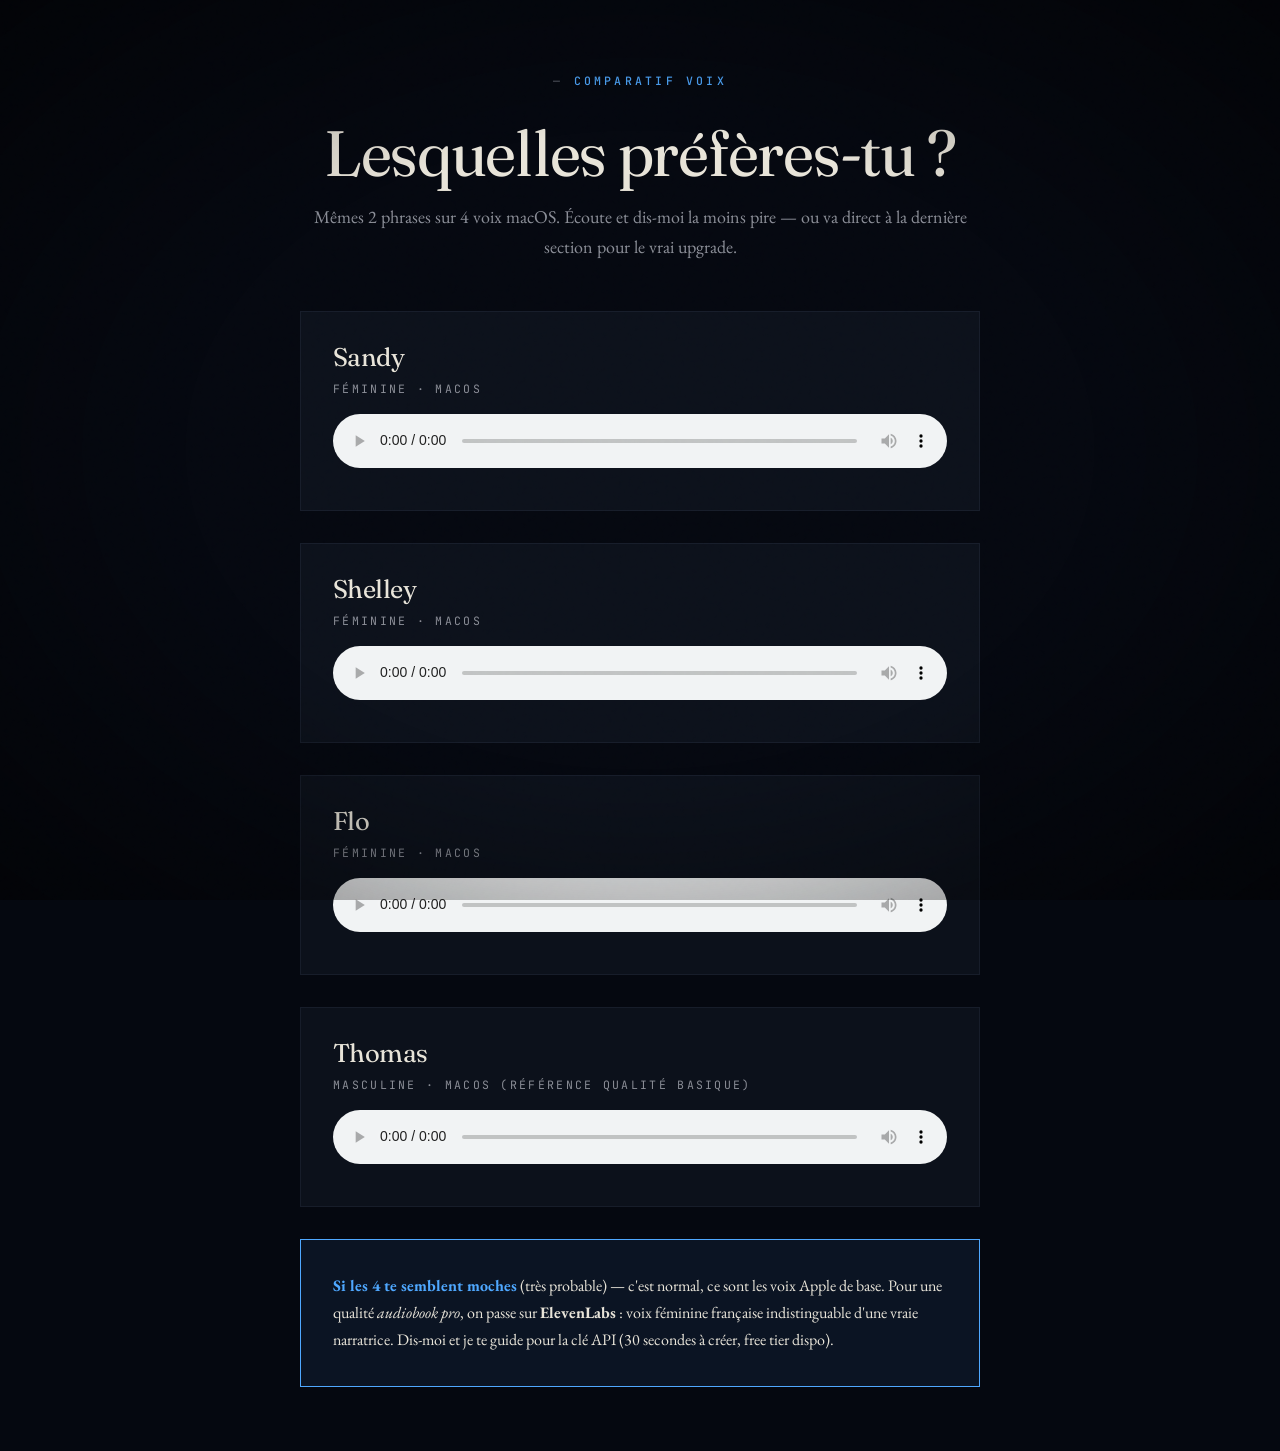
==== samples.html @ d929e449 "Initial: Virus Bus website V1 - Cinematic homepage with Star Nest WebGL vortex shader - Episode 1 re" ====
<!doctype html>
<html lang="fr">
<head>
  <meta charset="utf-8" />
  <meta name="viewport" content="width=device-width, initial-scale=1" />
  <title>Samples voix — Virus Bus</title>
  <link rel="stylesheet" href="./css/main.css" />
  <style>
    body { cursor: auto; padding: 4rem 2rem; }
    .sample { max-width: 680px; margin: 0 auto 2rem; padding: 2rem; background: var(--surface); border: 1px solid var(--line); }
    .sample h3 { margin-bottom: 0.5rem; }
    .sample .meta { font-family: var(--mono); font-size: 0.72rem; letter-spacing: 0.2em; text-transform: uppercase; color: var(--text-mute); margin-bottom: 1rem; }
    audio { width: 100%; }
    .intro { max-width: 680px; margin: 0 auto 3rem; text-align: center; }
    .note { max-width: 680px; margin: 0 auto; padding: 2rem; background: rgba(79,168,255,0.08); border: 1px solid var(--accent); font-family: var(--serif-read); font-size: 1rem; }
  </style>
</head>
<body>
  <div class="intro">
    <span class="eyebrow">Comparatif voix</span>
    <h2 style="margin-top: 1.5rem;">Lesquelles préfères-tu ?</h2>
    <p style="color: var(--text-mute); margin-top: 1rem;">Mêmes 2 phrases sur 4 voix macOS. Écoute et dis-moi la moins pire — ou va direct à la dernière section pour le vrai upgrade.</p>
  </div>

  <div class="sample">
    <h3>Sandy</h3>
    <div class="meta">Féminine · macOS</div>
    <audio controls src="./assets/audio/samples/sample_Sandy.m4a"></audio>
  </div>

  <div class="sample">
    <h3>Shelley</h3>
    <div class="meta">Féminine · macOS</div>
    <audio controls src="./assets/audio/samples/sample_Shelley.m4a"></audio>
  </div>

  <div class="sample">
    <h3>Flo</h3>
    <div class="meta">Féminine · macOS</div>
    <audio controls src="./assets/audio/samples/sample_Flo.m4a"></audio>
  </div>

  <div class="sample">
    <h3>Thomas</h3>
    <div class="meta">Masculine · macOS (référence qualité basique)</div>
    <audio controls src="./assets/audio/samples/sample_Thomas.m4a"></audio>
  </div>

  <div class="note">
    <strong style="color: var(--accent);">Si les 4 te semblent moches</strong> (très probable) — c'est normal, ce sont les voix Apple de base. Pour une qualité <em>audiobook pro</em>, on passe sur <strong>ElevenLabs</strong> : voix féminine française indistinguable d'une vraie narratrice. Dis-moi et je te guide pour la clé API (30 secondes à créer, free tier dispo).
  </div>
</body>
</html>
---- css/main.css ----
/* ---------- Virus Bus — Design System ---------- */

@import url('https://fonts.googleapis.com/css2?family=Fraunces:opsz,wght@9..144,300;9..144,400;9..144,500;9..144,700&family=EB+Garamond:ital,wght@0,400;0,500;1,400&family=JetBrains+Mono:wght@400;500&display=swap');

:root {
  --bg: #050810;
  --bg-deep: #020308;
  --surface: #0c111b;
  --surface-2: #141a26;
  --line: rgba(148, 170, 210, 0.08);
  --line-strong: rgba(148, 170, 210, 0.18);

  --text: #e8e4d9;
  --text-mute: #8a8d96;
  --text-dim: #4e525d;

  --accent: #4FA8FF;
  --accent-soft: #7fbeff;
  --accent-deep: #1d5ea8;
  --accent-glow: rgba(79, 168, 255, 0.28);

  --serif-display: 'Fraunces', 'EB Garamond', Georgia, serif;
  --serif-read: 'EB Garamond', Georgia, serif;
  --mono: 'JetBrains Mono', ui-monospace, SFMono-Regular, Menlo, monospace;

  --maxw: 1280px;
  --readw: 680px;
  --radius: 4px;
}

* { box-sizing: border-box; margin: 0; padding: 0; }

html { scroll-behavior: smooth; }

body {
  background: var(--bg);
  color: var(--text);
  font-family: var(--serif-read);
  font-size: 18px;
  line-height: 1.7;
  min-height: 100vh;
  overflow-x: hidden;
  -webkit-font-smoothing: antialiased;
  cursor: none;
}

@media (pointer: coarse) {
  body { cursor: auto; }
  .cursor { display: none !important; }
}

::selection { background: var(--accent); color: var(--bg-deep); }

/* ---------- Film grain overlay ---------- */
body::before {
  content: "";
  position: fixed;
  inset: 0;
  z-index: 9998;
  pointer-events: none;
  opacity: 0.05;
  background-image: url("data:image/svg+xml,%3Csvg viewBox='0 0 200 200' xmlns='http://www.w3.org/2000/svg'%3E%3Cfilter id='n'%3E%3CfeTurbulence type='fractalNoise' baseFrequency='0.85' numOctaves='3' stitchTiles='stitch'/%3E%3C/filter%3E%3Crect width='100%25' height='100%25' filter='url(%23n)'/%3E%3C/svg%3E");
  mix-blend-mode: overlay;
  animation: grain 2s steps(6) infinite;
}
@keyframes grain {
  0%, 100% { transform: translate(0, 0); }
  10% { transform: translate(-5%, -5%); }
  20% { transform: translate(-10%, 5%); }
  30% { transform: translate(5%, -10%); }
  40% { transform: translate(-5%, 15%); }
  50% { transform: translate(-10%, 5%); }
  60% { transform: translate(15%, 0); }
  70% { transform: translate(0, 10%); }
  80% { transform: translate(-15%, 0); }
  90% { transform: translate(10%, 5%); }
}

/* Vignetting */
body::after {
  content: "";
  position: fixed;
  inset: 0;
  z-index: 9997;
  pointer-events: none;
  background: radial-gradient(ellipse at center, transparent 50%, rgba(0, 0, 0, 0.55) 100%);
}

/* ---------- Custom cursor ---------- */
.cursor {
  position: fixed;
  width: 10px; height: 10px;
  background: var(--accent);
  border-radius: 50%;
  pointer-events: none;
  z-index: 10000;
  mix-blend-mode: difference;
  transition: transform 0.12s ease, width 0.2s ease, height 0.2s ease;
  transform: translate(-50%, -50%);
}
.cursor.hover { width: 36px; height: 36px; background: transparent; border: 1px solid var(--accent); }
.cursor-glow {
  position: fixed;
  width: 240px; height: 240px;
  border-radius: 50%;
  pointer-events: none;
  z-index: 9996;
  background: radial-gradient(circle, var(--accent-glow) 0%, transparent 60%);
  transform: translate(-50%, -50%);
  transition: opacity 0.4s ease;
  opacity: 0.35;
}

/* ---------- Typography ---------- */
h1, h2, h3, h4 {
  font-family: var(--serif-display);
  font-weight: 400;
  letter-spacing: -0.02em;
  line-height: 1.05;
  color: var(--text);
}
h1 { font-size: clamp(3.2rem, 9vw, 8rem); font-variation-settings: "SOFT" 50, "WONK" 1; }
h2 { font-size: clamp(2.2rem, 5vw, 4.2rem); }
h3 { font-size: clamp(1.4rem, 2vw, 1.8rem); }

.eyebrow {
  font-family: var(--mono);
  font-size: 0.72rem;
  font-weight: 500;
  text-transform: uppercase;
  letter-spacing: 0.28em;
  color: var(--accent);
  display: inline-block;
}
.eyebrow::before { content: "— "; color: var(--text-dim); }

p { font-family: var(--serif-read); color: var(--text); }

a { color: var(--accent); text-decoration: none; border-bottom: 1px solid transparent; transition: border-color 0.2s ease, color 0.2s ease; }
a:hover { color: var(--accent-soft); border-bottom-color: var(--accent-soft); }

/* ---------- Layout ---------- */
.container { max-width: var(--maxw); margin: 0 auto; padding: 0 2rem; }
section { position: relative; padding: 10rem 0; }

/* ---------- Nav ---------- */
.nav {
  position: fixed;
  top: 0; left: 0; right: 0;
  z-index: 100;
  padding: 1.5rem 2.5rem;
  display: flex;
  align-items: center;
  justify-content: space-between;
  mix-blend-mode: difference;
  transition: padding 0.3s ease;
}
.nav.scrolled { padding: 1rem 2.5rem; }
.nav-brand {
  font-family: var(--mono);
  font-size: 0.8rem;
  font-weight: 500;
  text-transform: uppercase;
  letter-spacing: 0.35em;
  color: var(--text);
  text-decoration: none;
  border: none;
}
.nav-brand .dot {
  display: inline-block;
  width: 6px; height: 6px;
  background: var(--accent);
  border-radius: 50%;
  margin-right: 0.6rem;
  vertical-align: middle;
  animation: pulse 2s ease-in-out infinite;
}
@keyframes pulse {
  0%, 100% { opacity: 1; box-shadow: 0 0 8px var(--accent); }
  50% { opacity: 0.5; box-shadow: 0 0 2px var(--accent); }
}
.nav-links { display: flex; gap: 2rem; }
.nav-links a {
  font-family: var(--mono);
  font-size: 0.72rem;
  font-weight: 500;
  text-transform: uppercase;
  letter-spacing: 0.22em;
  color: var(--text);
  border: none;
}
.nav-links a:hover { color: var(--accent); }

/* ---------- Hero ---------- */
.hero {
  position: relative;
  min-height: 100vh;
  padding: 0;
  display: flex;
  align-items: center;
  overflow: hidden;
}
#vortex-canvas {
  position: absolute;
  inset: 0;
  z-index: 0;
  width: 100%;
  height: 100%;
  display: block;
}
.hero-content {
  position: relative;
  z-index: 2;
  padding: 2rem;
  max-width: var(--maxw);
  margin: 0 auto;
  width: 100%;
}
.hero-title {
  font-family: var(--serif-display);
  font-weight: 300;
  font-size: clamp(4.5rem, 16vw, 14rem);
  line-height: 0.92;
  letter-spacing: -0.04em;
  font-variation-settings: "SOFT" 100, "WONK" 1;
  margin-bottom: 2rem;
}
.hero-title .word {
  display: inline-block;
  overflow: hidden;
  vertical-align: top;
  padding-right: 0.12em;
  padding-bottom: 0.08em;
  margin-right: -0.04em;
}
.hero-title .word span {
  display: inline-block;
  transform: translateY(110%);
  opacity: 0;
  animation: reveal 1.2s cubic-bezier(0.22, 1, 0.36, 1) forwards;
}
.hero-title .word:nth-child(1) span { animation-delay: 0.2s; }
.hero-title .word:nth-child(2) span { animation-delay: 0.4s; }
@keyframes reveal { to { transform: translateY(0); opacity: 1; } }
.hero-title em { font-style: italic; font-weight: 300; color: var(--accent); padding-right: 0.08em; }

.hero-sub {
  font-family: var(--serif-read);
  font-style: italic;
  font-size: clamp(1.1rem, 1.6vw, 1.4rem);
  color: var(--text-mute);
  max-width: 560px;
  opacity: 0;
  animation: fadeUp 1s ease forwards 0.9s;
}
@keyframes fadeUp { from { opacity: 0; transform: translateY(20px); } to { opacity: 1; transform: translateY(0); } }

.hero-meta {
  margin-top: 3rem;
  display: flex;
  gap: 3rem;
  flex-wrap: wrap;
  opacity: 0;
  animation: fadeUp 1s ease forwards 1.2s;
}
.hero-meta > div { font-family: var(--mono); font-size: 0.75rem; letter-spacing: 0.2em; text-transform: uppercase; }
.hero-meta .label { color: var(--text-dim); display: block; margin-bottom: 0.5rem; font-size: 0.65rem; }
.hero-meta .value { color: var(--text); }

.hero-bottom {
  position: absolute;
  bottom: 3rem;
  left: 0;
  right: 0;
  z-index: 2;
  display: flex;
  justify-content: space-between;
  align-items: flex-end;
  padding: 0 2.5rem;
}
.scroll-hint {
  font-family: var(--mono);
  font-size: 0.7rem;
  letter-spacing: 0.3em;
  text-transform: uppercase;
  color: var(--text-mute);
  writing-mode: vertical-rl;
  transform: rotate(180deg);
}
.scroll-hint::after {
  content: "";
  display: block;
  width: 1px;
  height: 40px;
  background: var(--accent);
  margin: 0.8rem auto 0;
  animation: scrollLine 2s ease-in-out infinite;
}
@keyframes scrollLine { 0%, 100% { transform: scaleY(1); transform-origin: top; } 50% { transform: scaleY(0.3); } }

.minuteur {
  font-family: var(--mono);
  text-align: right;
  color: var(--text-mute);
}
.minuteur .label { font-size: 0.65rem; letter-spacing: 0.3em; text-transform: uppercase; color: var(--text-dim); }
.minuteur .time {
  font-size: 2rem;
  color: var(--accent);
  letter-spacing: 0.1em;
  text-shadow: 0 0 20px var(--accent-glow);
  margin-top: 0.4rem;
}

/* ---------- Jump event: flash + message + shake ---------- */
.vortex-flash {
  position: fixed;
  inset: 0;
  pointer-events: none;
  z-index: 9999;
  opacity: 0;
  background: radial-gradient(circle at center, rgba(180, 220, 255, 0.85) 0%, rgba(79, 168, 255, 0.5) 35%, transparent 75%);
  mix-blend-mode: screen;
  transform: scale(0.5);
}
.vortex-flash.on { animation: vortexFlash 1.8s cubic-bezier(0.22, 1, 0.36, 1) forwards; }
@keyframes vortexFlash {
  0%   { opacity: 0;   transform: scale(0.3); }
  15%  { opacity: 1;   transform: scale(1.0); }
  40%  { opacity: 0.7; transform: scale(1.4); }
  100% { opacity: 0;   transform: scale(2.4); }
}

.jump-msg {
  position: fixed;
  left: 50%;
  top: 42%;
  transform: translate(-50%, -50%);
  z-index: 10000;
  pointer-events: none;
  font-family: var(--mono);
  font-size: clamp(1rem, 2vw, 1.6rem);
  font-weight: 500;
  letter-spacing: 0.4em;
  text-transform: uppercase;
  color: var(--accent);
  text-shadow: 0 0 20px var(--accent-glow), 0 0 40px var(--accent);
  opacity: 0;
}
.jump-msg.on { animation: jumpMsg 2.4s cubic-bezier(0.22, 1, 0.36, 1) forwards; }
@keyframes jumpMsg {
  0%   { opacity: 0; letter-spacing: 0.1em; }
  15%  { opacity: 1; letter-spacing: 0.4em; }
  75%  { opacity: 1; letter-spacing: 0.5em; }
  100% { opacity: 0; letter-spacing: 0.8em; }
}

.hero.shake { animation: heroShake 0.7s cubic-bezier(0.22, 1, 0.36, 1); }
@keyframes heroShake {
  0%, 100% { transform: translate(0, 0); }
  10% { transform: translate(-6px, 2px); }
  25% { transform: translate(5px, -3px); }
  40% { transform: translate(-4px, 3px); }
  55% { transform: translate(3px, -2px); }
  70% { transform: translate(-2px, 1px); }
  85% { transform: translate(1px, 0); }
}

/* ---------- Reveal on scroll ---------- */
.reveal {
  opacity: 0;
  transform: translateY(40px);
  transition: opacity 1s ease, transform 1s cubic-bezier(0.22, 1, 0.36, 1);
}
.reveal.in { opacity: 1; transform: translateY(0); }

/* ---------- Sections ---------- */
.section-header { margin-bottom: 5rem; max-width: 720px; }
.section-header .eyebrow { margin-bottom: 1.5rem; }

/* ---------- Concept ---------- */
.concept-grid {
  display: grid;
  grid-template-columns: 1fr 1fr;
  gap: 8rem;
  align-items: center;
}
.concept-text p { font-size: 1.2rem; line-height: 1.8; margin-bottom: 1.5rem; color: var(--text); }
.concept-text p.lead { font-size: 1.5rem; font-family: var(--serif-display); font-weight: 300; line-height: 1.4; color: var(--text); font-style: italic; }
.concept-visual { position: relative; aspect-ratio: 4/5; }
.concept-visual img {
  width: 100%; height: 100%; object-fit: cover;
  filter: brightness(0.65) contrast(1.1) saturate(0.7);
  border: 1px solid var(--line-strong);
}
.concept-visual::after {
  content: "";
  position: absolute;
  inset: 0;
  background: linear-gradient(180deg, transparent 40%, var(--bg) 100%);
  pointer-events: none;
}
@media (max-width: 900px) {
  .concept-grid { grid-template-columns: 1fr; gap: 3rem; }
}

/* ---------- Personnages ---------- */
.persos { background: var(--bg-deep); padding: 10rem 0 14rem; }
.persos-grid {
  display: grid;
  grid-template-columns: repeat(4, 1fr);
  gap: 1.5rem;
  margin-top: 5rem;
}
.perso-card {
  position: relative;
  aspect-ratio: 3/4;
  overflow: hidden;
  cursor: none;
  transition: transform 0.6s cubic-bezier(0.22, 1, 0.36, 1);
}
.perso-card:hover { transform: translateY(-8px); }
.perso-card img {
  width: 100%; height: 100%; object-fit: cover;
  filter: grayscale(0.3) brightness(0.7) contrast(1.1);
  transition: filter 0.6s ease, transform 0.8s cubic-bezier(0.22, 1, 0.36, 1);
}
.perso-card:hover img { filter: grayscale(0) brightness(1) contrast(1.05); transform: scale(1.06); }
.perso-card::before {
  content: "";
  position: absolute;
  inset: 0;
  background: linear-gradient(180deg, transparent 30%, rgba(5, 8, 16, 0.95) 100%);
  z-index: 2;
}
.perso-info {
  position: absolute;
  left: 0; right: 0; bottom: 0;
  z-index: 3;
  padding: 1.8rem 1.5rem;
}
.perso-name {
  font-family: var(--serif-display);
  font-weight: 400;
  font-size: 1.55rem;
  margin-bottom: 0.3rem;
  letter-spacing: -0.01em;
}
.perso-role {
  font-family: var(--mono);
  font-size: 0.68rem;
  letter-spacing: 0.25em;
  text-transform: uppercase;
  color: var(--accent);
}
.perso-desc {
  font-family: var(--serif-read);
  font-size: 0.9rem;
  color: var(--text-mute);
  line-height: 1.5;
  margin-top: 0.8rem;
  opacity: 0;
  max-height: 0;
  transition: opacity 0.5s ease, max-height 0.5s ease, margin-top 0.5s ease;
  overflow: hidden;
}
.perso-card:hover .perso-desc { opacity: 1; max-height: 200px; }
@media (max-width: 1000px) { .persos-grid { grid-template-columns: repeat(2, 1fr); } }
@media (max-width: 600px) { .persos-grid { grid-template-columns: 1fr; } }

/* ---------- Episodes CTA ---------- */
.episodes { padding: 10rem 0; }
.episode-row {
  display: grid;
  grid-template-columns: 80px 1fr 1fr auto;
  gap: 3rem;
  align-items: center;
  padding: 3rem 0;
  border-top: 1px solid var(--line);
  transition: background 0.4s ease, padding 0.4s ease;
}
.episode-row:last-child { border-bottom: 1px solid var(--line); }
.episode-row:hover { background: linear-gradient(90deg, transparent 0%, rgba(79, 168, 255, 0.04) 50%, transparent 100%); padding: 3rem 2rem; }
.episode-row.locked { opacity: 0.35; pointer-events: none; }
.episode-num { font-family: var(--mono); font-size: 0.75rem; color: var(--accent); letter-spacing: 0.2em; }
.episode-title { font-family: var(--serif-display); font-size: 1.8rem; font-weight: 400; }
.episode-title em { font-style: italic; color: var(--text-mute); font-size: 1rem; font-family: var(--serif-read); display: block; margin-top: 0.3rem; }
.episode-status { font-family: var(--mono); font-size: 0.7rem; letter-spacing: 0.2em; text-transform: uppercase; color: var(--text-dim); }
.episode-status.avail { color: var(--accent); }
.episode-cta {
  font-family: var(--mono);
  font-size: 0.72rem;
  letter-spacing: 0.2em;
  text-transform: uppercase;
  color: var(--text);
  border: none;
  padding: 0.8rem 1.5rem;
  border: 1px solid var(--line-strong);
  transition: background 0.3s ease, color 0.3s ease, border-color 0.3s ease;
}
.episode-cta:hover { background: var(--accent); color: var(--bg-deep); border-color: var(--accent); }

/* ---------- Footer ---------- */
.footer {
  padding: 4rem 0 3rem;
  border-top: 1px solid var(--line);
  font-family: var(--mono);
  font-size: 0.7rem;
  letter-spacing: 0.2em;
  text-transform: uppercase;
  color: var(--text-dim);
  text-align: center;
}

/* ---------- Episode reading page ---------- */
.read-page { padding-top: 6rem; }
.read-nav {
  position: fixed;
  top: 0; left: 0; right: 0;
  padding: 1.2rem 2.5rem;
  background: linear-gradient(180deg, rgba(5, 8, 16, 0.96), transparent);
  z-index: 50;
  display: flex;
  align-items: center;
  justify-content: space-between;
  backdrop-filter: blur(8px);
  -webkit-backdrop-filter: blur(8px);
}
.read-header {
  max-width: 720px;
  margin: 2rem auto 6rem;
  text-align: center;
  padding: 0 2rem;
}
.read-header .eyebrow { display: block; margin-bottom: 2rem; }
.read-header h1 {
  font-size: clamp(3rem, 7vw, 6rem);
  font-style: italic;
  font-weight: 300;
  line-height: 1.1;
  letter-spacing: -0.03em;
}
.read-header .sub {
  font-family: var(--serif-read);
  font-style: italic;
  color: var(--text-mute);
  margin-top: 2rem;
  font-size: 1.1rem;
}
.read-article {
  max-width: var(--readw);
  margin: 0 auto;
  padding: 0 2rem 12rem;
  font-family: var(--serif-read);
  font-size: 1.22rem;
  line-height: 1.85;
  color: var(--text);
}
.read-article p { margin-bottom: 1.8rem; }
.read-article p:first-of-type::first-letter {
  font-family: var(--serif-display);
  font-size: 5rem;
  float: left;
  line-height: 0.9;
  margin: 0.2rem 0.8rem 0 0;
  color: var(--accent);
  font-weight: 400;
}
.read-article .sep {
  text-align: center;
  margin: 4rem 0;
  color: var(--accent);
  font-size: 1.4rem;
  letter-spacing: 1rem;
  opacity: 0.7;
}
.read-article .end {
  text-align: center;
  font-family: var(--mono);
  font-size: 0.8rem;
  letter-spacing: 0.4em;
  text-transform: uppercase;
  color: var(--text-dim);
  margin-top: 6rem;
  padding-top: 3rem;
  border-top: 1px solid var(--line);
}

/* Sentence highlight during TTS */
.read-article .s {
  transition: color 0.3s ease, background 0.3s ease;
  padding: 0 1px;
  border-radius: 2px;
  cursor: none;
}
.read-article .s:hover { color: var(--accent-soft); }
.read-article .s.active {
  color: var(--bg-deep);
  background: var(--accent);
  box-shadow: 0 0 0 2px var(--accent);
}
.read-article .s.past { color: var(--text-dim); }

/* ---------- TTS Player ---------- */
.player {
  position: fixed;
  left: 50%;
  bottom: 2rem;
  transform: translateX(-50%);
  z-index: 60;
  display: flex;
  align-items: center;
  gap: 1.2rem;
  padding: 0.9rem 1.4rem;
  background: rgba(12, 17, 27, 0.92);
  border: 1px solid var(--line-strong);
  backdrop-filter: blur(16px);
  -webkit-backdrop-filter: blur(16px);
  box-shadow: 0 10px 40px rgba(0, 0, 0, 0.6), 0 0 40px var(--accent-glow);
  border-radius: 100px;
  transition: transform 0.4s ease, opacity 0.4s ease;
}
.player.playing { box-shadow: 0 10px 40px rgba(0, 0, 0, 0.6), 0 0 60px var(--accent-glow); }
.player button {
  background: transparent;
  border: none;
  color: var(--text);
  cursor: none;
  padding: 0.4rem;
  display: flex;
  align-items: center;
  justify-content: center;
  transition: color 0.2s ease, transform 0.2s ease;
}
.player button:hover { color: var(--accent); transform: scale(1.1); }
.player .play-btn {
  width: 44px; height: 44px;
  background: var(--accent);
  color: var(--bg-deep);
  border-radius: 50%;
}
.player .play-btn:hover { background: var(--accent-soft); transform: scale(1.08); }
.player svg { width: 20px; height: 20px; fill: currentColor; }
.player .play-btn svg { width: 18px; height: 18px; }
.player .sep-v { width: 1px; height: 24px; background: var(--line-strong); }
.player .progress {
  font-family: var(--mono);
  font-size: 0.72rem;
  letter-spacing: 0.1em;
  color: var(--text-mute);
  min-width: 60px;
  text-align: center;
}
.player .scrubber {
  width: 180px;
  height: 4px;
  background: var(--line-strong);
  border-radius: 100px;
  cursor: none;
  overflow: hidden;
  position: relative;
  transition: height 0.2s ease;
}
.player .scrubber:hover { height: 6px; }
.player .scrub-fill {
  height: 100%;
  background: linear-gradient(90deg, var(--accent-deep), var(--accent));
  width: 0;
  border-radius: 100px;
  transition: width 0.1s linear;
  box-shadow: 0 0 8px var(--accent-glow);
}
.player .waveform {
  display: flex;
  align-items: center;
  gap: 3px;
  height: 24px;
  width: 60px;
}
.player .waveform span {
  display: inline-block;
  width: 3px;
  background: var(--accent);
  border-radius: 2px;
  height: 30%;
  transition: height 0.15s ease;
}
.player.playing .waveform span {
  animation: wave 1s ease-in-out infinite;
}
.player.playing .waveform span:nth-child(1) { animation-delay: 0s; }
.player.playing .waveform span:nth-child(2) { animation-delay: 0.1s; }
.player.playing .waveform span:nth-child(3) { animation-delay: 0.2s; }
.player.playing .waveform span:nth-child(4) { animation-delay: 0.3s; }
.player.playing .waveform span:nth-child(5) { animation-delay: 0.1s; }
@keyframes wave {
  0%, 100% { height: 30%; }
  50% { height: 100%; }
}
.speed-chip {
  font-family: var(--mono);
  font-size: 0.72rem;
  letter-spacing: 0.05em;
  color: var(--text-mute);
  cursor: none;
  padding: 0.2rem 0.5rem;
  border: 1px solid var(--line-strong);
  border-radius: 100px;
  background: transparent;
  min-width: 44px;
}
.speed-chip:hover { color: var(--accent); border-color: var(--accent); }

/* Volume control */
.player .volume {
  display: flex;
  align-items: center;
  gap: 0.5rem;
}
.player .vol-btn {
  color: var(--text-mute);
  padding: 0.3rem;
}
.player .vol-btn:hover { color: var(--accent); }
.player .vol-btn svg { width: 18px; height: 18px; }
.player .vol-slider {
  -webkit-appearance: none;
  appearance: none;
  width: 70px;
  height: 3px;
  background: var(--line-strong);
  border-radius: 100px;
  outline: none;
  cursor: none;
  transition: height 0.2s ease;
}
.player .vol-slider:hover { height: 5px; }
.player .vol-slider::-webkit-slider-runnable-track {
  height: 100%;
  background: linear-gradient(90deg, var(--accent) var(--vol, 100%), var(--line-strong) var(--vol, 100%));
  border-radius: 100px;
}
.player .vol-slider::-moz-range-track {
  height: 100%;
  background: var(--line-strong);
  border-radius: 100px;
}
.player .vol-slider::-moz-range-progress {
  height: 100%;
  background: var(--accent);
  border-radius: 100px;
}
.player .vol-slider::-webkit-slider-thumb {
  -webkit-appearance: none;
  appearance: none;
  width: 12px; height: 12px;
  background: var(--accent);
  border-radius: 50%;
  margin-top: -4.5px;
  box-shadow: 0 0 8px var(--accent-glow);
}
.player .vol-slider::-moz-range-thumb {
  width: 12px; height: 12px;
  background: var(--accent);
  border: none;
  border-radius: 50%;
  box-shadow: 0 0 8px var(--accent-glow);
}
.player .volume.muted .vol-btn { color: var(--text-dim); }

/* ---------- Responsive ---------- */
@media (max-width: 700px) {
  .nav { padding: 1rem 1.2rem; }
  .nav-links { display: none; }
  section { padding: 6rem 0; }
  .hero-bottom { display: none; }
  .player { bottom: 1rem; padding: 0.7rem 1rem; gap: 0.8rem; }
  .player .sep-v:nth-of-type(2), .player .waveform { display: none; }
}
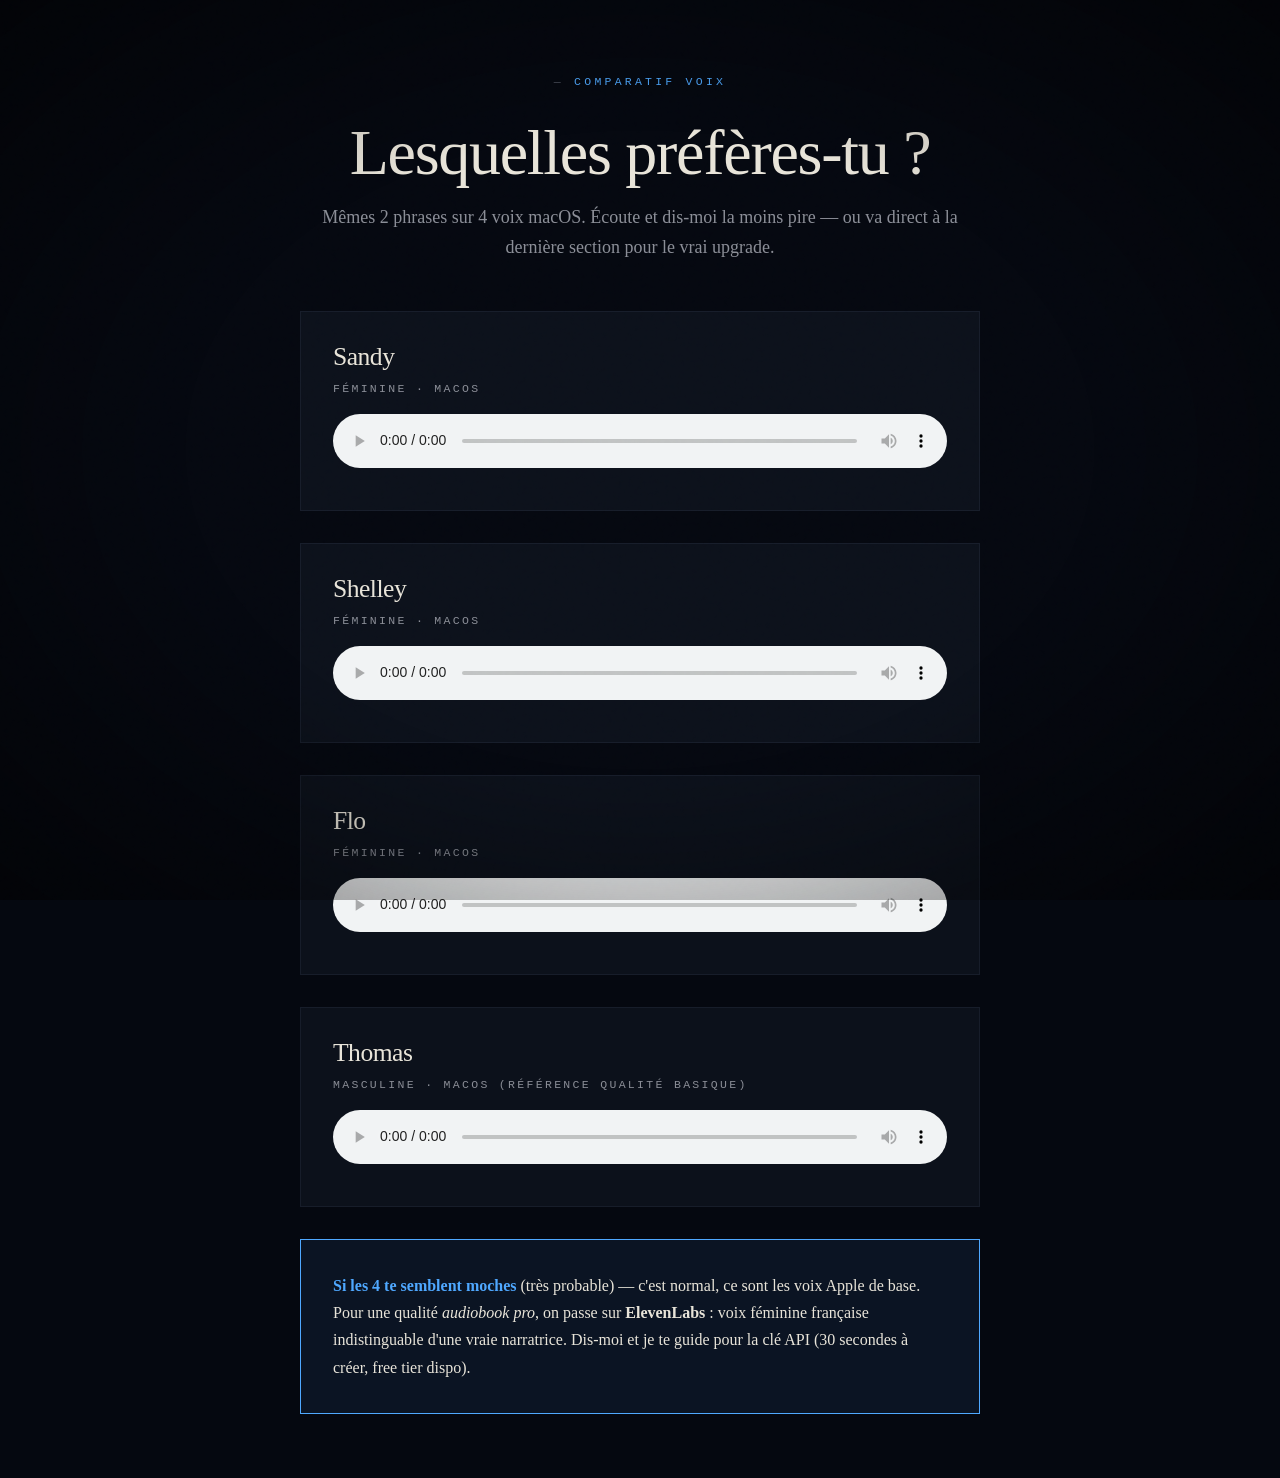
==== commit d83fa211: "Harden site security: CSP, Referrer-Policy, Permissions-Policy on all pages - Inject security meta t" ====
--- a/samples.html
+++ b/samples.html
@@ -2,6 +2,12 @@
 <html lang="fr">
 <head>
   <meta charset="utf-8" />
+  <!-- security headers (managed by scripts/inject_security_headers.py) -->
+  <meta http-equiv="Content-Security-Policy" content="default-src 'self'; script-src 'self' 'unsafe-inline' https://cdn.jsdelivr.net https://gc.zgo.at; style-src 'self' 'unsafe-inline' https://cdn.jsdelivr.net https://fonts.googleapis.com; font-src 'self' data: https://fonts.gstatic.com; img-src 'self' data: https:; media-src 'self'; connect-src 'self' https://gc.zgo.at; object-src 'none'; base-uri 'self'; form-action 'self'; frame-ancestors 'self'; upgrade-insecure-requests" />
+  <meta name="referrer" content="strict-origin-when-cross-origin" />
+  <meta http-equiv="X-Content-Type-Options" content="nosniff" />
+  <meta http-equiv="Permissions-Policy" content="camera=(), microphone=(), geolocation=(), payment=(), usb=(), interest-cohort=()" />
+  <!-- /security headers -->
   <meta name="viewport" content="width=device-width, initial-scale=1" />
   <title>Samples voix — Virus Bus</title>
   <link rel="stylesheet" href="./css/main.css" />
@@ -14,6 +20,23 @@
     .intro { max-width: 680px; margin: 0 auto 3rem; text-align: center; }
     .note { max-width: 680px; margin: 0 auto; padding: 2rem; background: rgba(79,168,255,0.08); border: 1px solid var(--accent); font-family: var(--serif-read); font-size: 1rem; }
   </style>
+  <!-- OpenGraph + Twitter cards -->
+  <meta property="og:type" content="website" />
+  <meta property="og:locale" content="fr_FR" />
+  <meta property="og:site_name" content="Virus Bus" />
+  <meta property="og:url" content="https://virusbus.fr/samples.html" />
+  <meta property="og:title" content="Échantillons — Virus Bus" />
+  <meta property="og:description" content="Extraits audio et visuels de la série Virus Bus." />
+  <meta property="og:image" content="https://virusbus.fr/assets/img/og-card.jpg" />
+  <meta property="og:image:width" content="1200" />
+  <meta property="og:image:height" content="630" />
+  <meta property="og:image:alt" content="Virus Bus — Roman-série SF" />
+  <meta name="twitter:card" content="summary_large_image" />
+  <meta name="twitter:title" content="Échantillons — Virus Bus" />
+  <meta name="twitter:description" content="Extraits audio et visuels de la série Virus Bus." />
+  <meta name="twitter:image" content="https://virusbus.fr/assets/img/og-card.jpg" />
+  <link rel="canonical" href="https://virusbus.fr/samples.html" />
+
 </head>
 <body>
   <div class="intro">
@@ -49,5 +72,9 @@
   <div class="note">
     <strong style="color: var(--accent);">Si les 4 te semblent moches</strong> (très probable) — c'est normal, ce sont les voix Apple de base. Pour une qualité <em>audiobook pro</em>, on passe sur <strong>ElevenLabs</strong> : voix féminine française indistinguable d'une vraie narratrice. Dis-moi et je te guide pour la clé API (30 secondes à créer, free tier dispo).
   </div>
+<script src="./js/transitions.js" defer></script>
+<!-- Analytics GoatCounter (remplace YOUR_CODE par ton code compte) -->
+<script data-goatcounter="https://YOUR_CODE.goatcounter.com/count"
+        async src="//gc.zgo.at/count.js"></script>
 </body>
 </html>
--- a/css/main.css
+++ b/css/main.css
@@ -310,7 +310,19 @@
   letter-spacing: 0.1em;
   text-shadow: 0 0 20px var(--accent-glow);
   margin-top: 0.4rem;
-}
+  font-variant-numeric: tabular-nums;
+}
+.minuteur .time-units {
+  display: grid;
+  grid-template-columns: repeat(4, 1fr);
+  gap: 0;
+  margin-top: 0.3rem;
+  font-size: 0.55rem;
+  letter-spacing: 0.25em;
+  text-transform: uppercase;
+  color: var(--text-dim);
+}
+.minuteur .time-units span { text-align: center; }
 
 /* ---------- Jump event: flash + message + shake ---------- */
 .vortex-flash {
@@ -404,6 +416,257 @@
   .concept-grid { grid-template-columns: 1fr; gap: 3rem; }
 }
 
+/* ---------- Giscus comments (inactif tant que pas configuré) ---------- */
+.comments-section {
+  max-width: 720px;
+  margin: 4rem auto 0;
+  padding: 3rem 2rem 2rem;
+  border-top: 1px solid var(--line-strong);
+}
+.comments-title {
+  font-family: var(--serif-display);
+  font-size: 1.8rem;
+  font-weight: 400;
+  margin-bottom: 0.5rem;
+}
+.comments-hint {
+  color: var(--text-mute);
+  font-family: var(--serif-read);
+  margin-bottom: 2rem;
+}
+
+/* ---------- Read-page : préférences lecture (taille police + thème clair) ---------- */
+.reader-prefs {
+  position: fixed;
+  right: 1.2rem;
+  bottom: 6.5rem;  /* au-dessus du lecteur audio */
+  z-index: 55;
+  display: flex;
+  align-items: center;
+  padding: 0.4rem 0.5rem;
+  background: rgba(12, 17, 27, 0.92);
+  border: 1px solid var(--line-strong);
+  border-radius: 100px;
+  backdrop-filter: blur(12px);
+  box-shadow: 0 4px 20px rgba(0, 0, 0, 0.4);
+}
+.reader-prefs .rp-btn {
+  background: transparent;
+  border: none;
+  color: var(--text-mute);
+  cursor: none;
+  padding: 0.4rem 0.55rem;
+  font-family: var(--serif-display);
+  font-size: 0.85rem;
+  transition: color 0.2s ease, transform 0.2s ease;
+}
+.reader-prefs .rp-btn:hover { color: var(--accent); transform: scale(1.1); }
+.reader-prefs .rp-btn.active { color: var(--accent); }
+.reader-prefs [data-size="sm"] { font-size: 0.75rem; }
+.reader-prefs [data-size="md"] { font-size: 0.9rem;  }
+.reader-prefs [data-size="lg"] { font-size: 1.05rem; }
+.reader-prefs .rp-sep {
+  width: 1px; height: 18px;
+  background: var(--line-strong);
+  margin: 0 0.4rem;
+}
+.reader-prefs .rp-theme { padding: 0.4rem 0.5rem; }
+.reader-prefs .rp-theme svg { display: block; }
+@media (max-width: 700px) {
+  .reader-prefs { bottom: 5rem; right: 0.5rem; padding: 0.3rem; }
+}
+
+/* Tailles de police — appliqué uniquement aux pages épisodes */
+body.read-page[data-reader-size="sm"] .read-article { font-size: 0.92rem; }
+body.read-page[data-reader-size="md"] .read-article { font-size: 1.05rem; }  /* défaut */
+body.read-page[data-reader-size="lg"] .read-article { font-size: 1.2rem;  }
+
+/* Thème clair pour la lecture — inverse les couleurs principales */
+body.read-page[data-reader-theme="light"] {
+  background: #f4f1ea;
+  color: #1a1d26;
+}
+body.read-page[data-reader-theme="light"] .read-nav {
+  background: linear-gradient(180deg, rgba(244, 241, 234, 0.96), transparent);
+}
+body.read-page[data-reader-theme="light"] .nav-brand {
+  color: #1a1d26;
+}
+body.read-page[data-reader-theme="light"] .read-header .eyebrow,
+body.read-page[data-reader-theme="light"] .read-header .sub,
+body.read-page[data-reader-theme="light"] .read-stats {
+  color: #4e525d;
+}
+body.read-page[data-reader-theme="light"] .read-article,
+body.read-page[data-reader-theme="light"] .read-article p {
+  color: #2a2d36;
+}
+body.read-page[data-reader-theme="light"] .read-article .s.active {
+  background: rgba(79, 168, 255, 0.12);
+  color: #0a2f5a;
+  box-shadow: 0 0 0 2px rgba(79, 168, 255, 0.35);
+}
+body.read-page[data-reader-theme="light"] .read-article .s.past { color: #888a93; }
+body.read-page[data-reader-theme="light"] .scene-break { color: #888a93; }
+body.read-page[data-reader-theme="light"] .read-article .end { color: #4e525d; }
+body.read-page[data-reader-theme="light"] .reader-prefs {
+  background: rgba(255, 253, 248, 0.96);
+  border-color: rgba(26, 29, 38, 0.18);
+}
+body.read-page[data-reader-theme="light"] .reader-prefs .rp-btn { color: #4e525d; }
+body.read-page[data-reader-theme="light"] .episode-nav-link {
+  color: #4e525d; border-color: rgba(26, 29, 38, 0.18);
+}
+
+/* ---------- Read-page : progress bar + stats + episode nav ---------- */
+.read-progress {
+  position: fixed;
+  top: 0; left: 0; right: 0;
+  height: 3px;
+  z-index: 100;
+  background: rgba(148, 170, 210, 0.06);
+  pointer-events: none;
+}
+.read-progress-fill {
+  height: 100%;
+  width: 0;
+  background: linear-gradient(90deg, var(--accent), #7fd9ff);
+  box-shadow: 0 0 10px var(--accent-glow);
+  transition: width 0.08s linear;
+}
+.read-stats {
+  display: flex;
+  flex-wrap: wrap;
+  justify-content: center;
+  gap: 2rem;
+  margin-top: 2rem;
+  font-family: var(--mono);
+  font-size: 0.78rem;
+  letter-spacing: 0.1em;
+  color: var(--text-mute);
+}
+.read-stats strong {
+  color: var(--accent);
+  font-weight: 500;
+}
+@media (max-width: 700px) {
+  .read-stats { gap: 0.8rem 1.2rem; font-size: 0.7rem; }
+}
+
+.episode-nav {
+  max-width: 720px;
+  margin: 4rem auto 8rem;
+  padding: 0 2rem;
+  display: grid;
+  grid-template-columns: 1fr auto 1fr;
+  gap: 1rem 2rem;
+  align-items: center;
+  font-family: var(--mono);
+  font-size: 0.75rem;
+  letter-spacing: 0.2em;
+  text-transform: uppercase;
+}
+.episode-nav-link {
+  text-decoration: none;
+  color: var(--text-mute);
+  padding: 1.2rem 1.5rem;
+  border: 1px solid var(--line-strong);
+  transition: border-color 0.3s ease, color 0.3s ease, background 0.3s ease;
+  display: flex; flex-direction: column; align-items: center; gap: 0.3rem;
+}
+.episode-nav-link:hover {
+  color: var(--accent);
+  border-color: var(--accent);
+  background: rgba(79, 168, 255, 0.06);
+}
+.episode-nav-link.next { text-align: right; }
+.episode-nav-link .cta {
+  color: var(--accent);
+  font-size: 0.68rem;
+  opacity: 0.9;
+}
+.episode-nav-home {
+  text-decoration: none;
+  color: var(--text-dim);
+  padding: 0.5rem 1rem;
+  transition: color 0.3s ease;
+}
+.episode-nav-home:hover { color: var(--accent); }
+@media (max-width: 700px) {
+  .episode-nav { grid-template-columns: 1fr; gap: 0.6rem; margin: 2rem auto 4rem; }
+  .episode-nav-link { padding: 0.9rem 1rem; text-align: center; }
+  .episode-nav-link.next { text-align: center; }
+}
+
+/* ---------- Page transition overlay (vortex flash sur nav) ---------- */
+.page-transition {
+  position: fixed;
+  inset: 0;
+  z-index: 9999;
+  pointer-events: none;
+  opacity: 0;
+  background: radial-gradient(circle at center, rgba(79, 168, 255, 0.08) 0%, rgba(5, 8, 16, 0) 60%);
+  transition: opacity 0.28s ease;
+}
+.page-transition.active {
+  opacity: 1;
+  pointer-events: auto;
+}
+.page-transition.reveal {
+  opacity: 1;
+  animation: ptReveal 0.65s ease forwards;
+}
+@keyframes ptReveal {
+  0%   { opacity: 1; }
+  100% { opacity: 0; }
+}
+.page-transition .pt-ring {
+  position: absolute;
+  left: 50%; top: 50%;
+  width: 10vmax; height: 10vmax;
+  margin: -5vmax 0 0 -5vmax;
+  border-radius: 50%;
+  border: 2px solid var(--accent);
+  opacity: 0;
+  box-shadow: 0 0 60px var(--accent-glow);
+}
+.page-transition.active .pt-ring { animation: ptRing 0.42s cubic-bezier(0.4, 0, 0.2, 1) forwards; }
+.page-transition.active .pt-ring.delay1 { animation-delay: 0.06s; opacity: 0.7; }
+.page-transition.active .pt-ring.delay2 { animation-delay: 0.12s; opacity: 0.4; }
+@keyframes ptRing {
+  0%   { transform: scale(0.2); opacity: 0; }
+  30%  { opacity: 1; }
+  100% { transform: scale(3.5); opacity: 0; }
+}
+.page-transition .pt-flash {
+  position: absolute;
+  inset: 0;
+  background: radial-gradient(circle at center, rgba(79, 168, 255, 0.5) 0%, rgba(5, 8, 16, 0) 40%);
+  opacity: 0;
+}
+.page-transition.active .pt-flash { animation: ptFlash 0.42s ease-out forwards; }
+@keyframes ptFlash {
+  0%   { opacity: 0; }
+  40%  { opacity: 0.9; }
+  100% { opacity: 0; }
+}
+
+/* ---------- Hero title glitch ---------- */
+.hero-title.glitching > .word > span {
+  text-shadow:
+    2px 0 0 rgba(79, 224, 208, 0.8),
+    -2px 0 0 rgba(255, 79, 168, 0.6),
+    0 0 12px rgba(79, 168, 255, 0.8);
+  animation: glitchShift 0.08s infinite steps(2);
+}
+@keyframes glitchShift {
+  0%   { transform: translate(0, 0); }
+  25%  { transform: translate(-1px, 1px); }
+  50%  { transform: translate(1px, -1px); }
+  75%  { transform: translate(-1px, -1px); }
+  100% { transform: translate(1px, 1px); }
+}
+
 /* ---------- Personnages ---------- */
 .persos { background: var(--bg-deep); padding: 10rem 0 14rem; }
 .persos-grid {
@@ -418,8 +681,29 @@
   overflow: hidden;
   cursor: none;
   transition: transform 0.6s cubic-bezier(0.22, 1, 0.36, 1);
-}
-.perso-card:hover { transform: translateY(-8px); }
+  display: block;
+  text-decoration: none;
+  color: inherit;
+  border-bottom: 0 !important;
+}
+.perso-card:hover { border-bottom: 0 !important; }
+/* Atropos gère maintenant le 3D tilt. On garde le lift au hover. */
+.perso-card.atropos { cursor: none; }
+.perso-card.atropos .atropos-scale,
+.perso-card.atropos .atropos-rotate,
+.perso-card.atropos .atropos-inner {
+  width: 100%;
+  height: 100%;
+  overflow: hidden;
+}
+.perso-card.atropos .atropos-inner { position: relative; }
+.perso-card.atropos .atropos-inner img {
+  position: absolute; inset: 0;
+  width: 100%; height: 100%;
+  object-fit: cover;
+}
+.perso-card.atropos.atropos-hover { transform: translateY(-4px); }
+.perso-card:not(.atropos):hover { transform: translateY(-8px); }
 .perso-card img {
   width: 100%; height: 100%; object-fit: cover;
   filter: grayscale(0.3) brightness(0.7) contrast(1.1);
@@ -439,19 +723,30 @@
   z-index: 3;
   padding: 1.8rem 1.5rem;
 }
-.perso-name {
+.perso-first {
   font-family: var(--serif-display);
-  font-weight: 400;
-  font-size: 1.55rem;
-  margin-bottom: 0.3rem;
-  letter-spacing: -0.01em;
+  font-weight: 300;
+  font-size: 1.7rem;
+  line-height: 1.0;
+  letter-spacing: -0.02em;
+  color: var(--text);
+}
+.perso-last {
+  font-family: var(--serif-display);
+  font-weight: 300;
+  font-style: italic;
+  font-size: 1.7rem;
+  line-height: 1.0;
+  letter-spacing: -0.02em;
+  color: var(--accent);
+  margin-bottom: 0.7rem;
 }
 .perso-role {
   font-family: var(--mono);
-  font-size: 0.68rem;
-  letter-spacing: 0.25em;
-  text-transform: uppercase;
-  color: var(--accent);
+  font-size: 0.65rem;
+  letter-spacing: 0.28em;
+  text-transform: uppercase;
+  color: var(--text-mute);
 }
 .perso-desc {
   font-family: var(--serif-read);
@@ -470,35 +765,167 @@
 
 /* ---------- Episodes CTA ---------- */
 .episodes { padding: 10rem 0; }
+
+/* ---------- Per-season color palette (narrative arc: blue → cyan → violet → amber) ---------- */
+.season-block {
+  --season-color: var(--accent);
+  --season-glow: rgba(79, 168, 255, 0.25);
+  margin-bottom: 5rem;
+  position: relative;
+}
+.season-block:last-child { margin-bottom: 0; }
+.season-block[data-season="1"] {
+  --season-color: #4FA8FF;  /* bleu vortex — genèse */
+  --season-glow: rgba(79, 168, 255, 0.28);
+}
+.season-block[data-season="2"] {
+  --season-color: #4FE0D0;  /* cyan — infini, impossible */
+  --season-glow: rgba(79, 224, 208, 0.28);
+}
+.season-block[data-season="3"] {
+  --season-color: #A78BFA;  /* violet — citadin, mystère */
+  --season-glow: rgba(167, 139, 250, 0.28);
+}
+.season-block[data-season="4"] {
+  --season-color: #FF8C5C;  /* ambre — Terminus, finale */
+  --season-glow: rgba(255, 140, 92, 0.28);
+}
+
+.season-head {
+  font-family: var(--mono);
+  font-size: 0.85rem;
+  letter-spacing: 0.35em;
+  text-transform: uppercase;
+  color: var(--season-color);
+  padding: 1.4rem 0;
+  border-bottom: 1px solid var(--line-strong);
+  margin-bottom: 0.5rem;
+  position: sticky;
+  top: 0;
+  background: linear-gradient(180deg, var(--bg) 70%, rgba(5, 8, 16, 0.85) 100%);
+  backdrop-filter: blur(6px);
+  -webkit-backdrop-filter: blur(6px);
+  z-index: 10;
+  text-shadow: 0 0 20px var(--season-glow);
+}
+.season-head::before {
+  content: '';
+  display: inline-block;
+  width: 8px; height: 8px;
+  border-radius: 50%;
+  background: var(--season-color);
+  box-shadow: 0 0 12px var(--season-glow);
+  margin-right: 0.8em;
+  vertical-align: middle;
+}
+
 .episode-row {
   display: grid;
   grid-template-columns: 80px 1fr 1fr auto;
   gap: 3rem;
   align-items: center;
-  padding: 3rem 0;
+  padding: 2.5rem 0;
   border-top: 1px solid var(--line);
-  transition: background 0.4s ease, padding 0.4s ease;
+  transition: background 0.4s ease, padding 0.4s ease, border-color 0.4s ease;
 }
 .episode-row:last-child { border-bottom: 1px solid var(--line); }
-.episode-row:hover { background: linear-gradient(90deg, transparent 0%, rgba(79, 168, 255, 0.04) 50%, transparent 100%); padding: 3rem 2rem; }
-.episode-row.locked { opacity: 0.35; pointer-events: none; }
-.episode-num { font-family: var(--mono); font-size: 0.75rem; color: var(--accent); letter-spacing: 0.2em; }
-.episode-title { font-family: var(--serif-display); font-size: 1.8rem; font-weight: 400; }
-.episode-title em { font-style: italic; color: var(--text-mute); font-size: 1rem; font-family: var(--serif-read); display: block; margin-top: 0.3rem; }
-.episode-status { font-family: var(--mono); font-size: 0.7rem; letter-spacing: 0.2em; text-transform: uppercase; color: var(--text-dim); }
-.episode-status.avail { color: var(--accent); }
+.episode-row:hover {
+  background: linear-gradient(90deg, transparent 0%, color-mix(in srgb, var(--season-color) 6%, transparent) 50%, transparent 100%);
+  padding: 2.5rem 2rem;
+  border-top-color: color-mix(in srgb, var(--season-color) 25%, transparent);
+}
+.episode-row.locked { opacity: 0.55; pointer-events: none; }
+.episode-row.locked.is-dev { opacity: 0.38; }
+
+.episode-num {
+  font-family: var(--mono);
+  font-size: 0.75rem;
+  color: var(--season-color);
+  letter-spacing: 0.2em;
+  text-shadow: 0 0 12px var(--season-glow);
+}
+.episode-title {
+  font-family: var(--serif-display);
+  font-size: 1.8rem;
+  font-weight: 400;
+}
+.episode-title em {
+  font-style: italic;
+  color: var(--text-mute);
+  font-size: 1rem;
+  font-family: var(--serif-read);
+  display: block;
+  margin-top: 0.3rem;
+}
+.episode-title.dev {
+  font-style: italic;
+  font-size: 1.1rem;
+  color: var(--text-dim);
+  letter-spacing: 0.02em;
+  font-family: var(--serif-read);
+}
+
+.episode-status {
+  font-family: var(--mono);
+  font-size: 0.7rem;
+  letter-spacing: 0.2em;
+  text-transform: uppercase;
+  color: var(--text-dim);
+}
+.episode-status.avail {
+  color: var(--season-color);
+  text-shadow: 0 0 10px var(--season-glow);
+}
+
 .episode-cta {
   font-family: var(--mono);
   font-size: 0.72rem;
   letter-spacing: 0.2em;
   text-transform: uppercase;
   color: var(--text);
-  border: none;
+  border: 1px solid var(--line-strong);
   padding: 0.8rem 1.5rem;
-  border: 1px solid var(--line-strong);
   transition: background 0.3s ease, color 0.3s ease, border-color 0.3s ease;
 }
-.episode-cta:hover { background: var(--accent); color: var(--bg-deep); border-color: var(--accent); }
+.episode-row:hover .episode-cta,
+.episode-cta:hover {
+  background: var(--season-color);
+  color: var(--bg-deep);
+  border-color: var(--season-color);
+}
+
+/* ---------- Episodes — Mobile (<= 700px) ---------- */
+@media (max-width: 700px) {
+  .episodes { padding: 5rem 0; }
+  .season-block { margin-bottom: 3rem; }
+  .season-head {
+    font-size: 0.7rem;
+    letter-spacing: 0.25em;
+    padding: 1rem 0;
+  }
+  .episode-row {
+    grid-template-columns: 48px 1fr;
+    grid-template-areas:
+      "num   title"
+      "num   status"
+      "cta   cta";
+    gap: 0.3rem 1rem;
+    padding: 1.6rem 0;
+  }
+  .episode-row .episode-num { grid-area: num; align-self: start; padding-top: 0.3rem; }
+  .episode-row .episode-title { grid-area: title; font-size: 1.25rem; line-height: 1.25; }
+  .episode-row .episode-title.dev { font-size: 0.95rem; }
+  .episode-row .episode-status { grid-area: status; }
+  .episode-row .episode-cta {
+    grid-area: cta;
+    justify-self: stretch;
+    text-align: center;
+    margin-top: 0.4rem;
+    padding: 0.6rem 1rem;
+    font-size: 0.68rem;
+  }
+  .episode-row:hover { padding: 1.6rem 0.8rem; }
+}
 
 /* ---------- Footer ---------- */
 .footer {
@@ -510,6 +937,227 @@
   text-transform: uppercase;
   color: var(--text-dim);
   text-align: center;
+}
+.footer-links {
+  display: flex;
+  justify-content: center;
+  gap: 2rem;
+  margin-bottom: 1.2rem;
+}
+.footer-links a {
+  color: var(--text-mute);
+  text-decoration: none;
+  border-bottom: 1px solid transparent;
+  padding-bottom: 2px;
+  transition: color 0.3s ease, border-color 0.3s ease;
+}
+.footer-links a:hover {
+  color: var(--accent);
+  border-color: var(--accent);
+}
+
+/* ---------- Character page ---------- */
+.perso-page { padding-top: 0; }
+.perso-hero {
+  position: relative;
+  min-height: 100vh;
+  display: grid;
+  grid-template-columns: 1fr 1fr;
+  align-items: stretch;
+  overflow: hidden;
+}
+.perso-hero-img {
+  position: relative;
+  overflow: hidden;
+}
+.perso-hero-img img {
+  position: absolute;
+  inset: 0;
+  width: 100%;
+  height: 100%;
+  object-fit: contain;
+  object-position: center bottom;
+  filter: brightness(0.9) contrast(1.05) saturate(0.9);
+}
+.perso-hero-img {
+  background: radial-gradient(ellipse at center bottom, rgba(15, 22, 38, 1) 0%, var(--bg-deep) 100%);
+}
+.perso-hero-img::after {
+  content: "";
+  position: absolute;
+  inset: 0;
+  background: linear-gradient(90deg, transparent 0%, transparent 60%, var(--bg) 100%);
+  pointer-events: none;
+}
+.perso-hero-text {
+  display: flex;
+  flex-direction: column;
+  justify-content: center;
+  padding: 6rem 5rem 4rem;
+  position: relative;
+  z-index: 2;
+}
+.perso-hero-text .eyebrow { margin-bottom: 1.5rem; }
+.perso-hero-text h1 {
+  font-family: var(--serif-display);
+  font-weight: 300;
+  font-size: clamp(3rem, 7vw, 6.5rem);
+  line-height: 0.95;
+  letter-spacing: -0.03em;
+  margin-bottom: 1rem;
+}
+.perso-hero-text h1 em {
+  font-style: italic;
+  font-weight: 300;
+  color: var(--accent);
+  display: block;
+}
+.perso-hero-meta {
+  display: grid;
+  grid-template-columns: 1fr 1fr;
+  gap: 1.5rem 2rem;
+  margin-top: 3rem;
+  max-width: 460px;
+}
+.perso-hero-meta > div .label {
+  font-family: var(--mono);
+  font-size: 0.65rem;
+  letter-spacing: 0.28em;
+  text-transform: uppercase;
+  color: var(--text-dim);
+  display: block;
+  margin-bottom: 0.3rem;
+}
+.perso-hero-meta > div .value {
+  font-family: var(--serif-read);
+  font-size: 1rem;
+  color: var(--text);
+}
+
+.perso-bio {
+  max-width: 760px;
+  margin: 0 auto;
+  padding: 8rem 2rem;
+  font-family: var(--serif-read);
+  font-size: 1.2rem;
+  line-height: 1.85;
+}
+.perso-bio p { margin-bottom: 1.8rem; }
+.perso-bio p:first-child::first-letter {
+  font-family: var(--serif-display);
+  font-size: 4.5rem;
+  float: left;
+  line-height: 0.9;
+  margin: 0.2rem 0.7rem 0 0;
+  color: var(--accent);
+}
+.perso-bio h3 {
+  font-family: var(--mono);
+  font-size: 0.7rem;
+  letter-spacing: 0.3em;
+  text-transform: uppercase;
+  color: var(--accent);
+  margin: 3rem 0 1.2rem;
+}
+.perso-bio blockquote {
+  border-left: 2px solid var(--accent);
+  padding: 0.3rem 0 0.3rem 1.5rem;
+  margin: 2.5rem 0;
+  font-style: italic;
+  color: var(--text-mute);
+  font-size: 1.35rem;
+  line-height: 1.5;
+}
+
+.perso-gallery {
+  max-width: 1280px;
+  margin: 0 auto;
+  padding: 2rem 2rem 10rem;
+}
+.perso-gallery-grid {
+  display: grid;
+  grid-template-columns: repeat(4, 1fr);
+  gap: 1rem;
+}
+.perso-gallery-grid a {
+  display: block;
+  aspect-ratio: 3/4;
+  overflow: hidden;
+  position: relative;
+  border: 1px solid var(--line);
+  transition: border-color 0.3s ease;
+  border-bottom: 1px solid var(--line);
+}
+.perso-gallery-grid a:hover { border-color: var(--accent); }
+.perso-gallery-grid img {
+  width: 100%; height: 100%; object-fit: cover;
+  transition: transform 0.6s ease, filter 0.6s ease;
+  filter: brightness(0.85);
+}
+.perso-gallery-grid a:hover img { transform: scale(1.05); filter: brightness(1); }
+
+.perso-nav {
+  border-top: 1px solid var(--line);
+  border-bottom: 1px solid var(--line);
+  display: grid;
+  grid-template-columns: 1fr 1fr;
+  font-family: var(--mono);
+  font-size: 0.78rem;
+  letter-spacing: 0.2em;
+  text-transform: uppercase;
+}
+.perso-nav a {
+  padding: 2.5rem 2.5rem;
+  color: var(--text);
+  border: none;
+  display: flex;
+  align-items: center;
+  gap: 1rem;
+  transition: background 0.3s ease, color 0.3s ease;
+}
+.perso-nav a:last-child { justify-content: flex-end; text-align: right; border-left: 1px solid var(--line); }
+.perso-nav a:hover { background: rgba(79, 168, 255, 0.06); color: var(--accent); }
+.perso-nav .arrow { font-size: 1.2rem; }
+.perso-nav .dir { display: block; font-size: 0.65rem; color: var(--text-dim); margin-bottom: 0.3rem; letter-spacing: 0.3em; }
+.perso-nav .name { font-family: var(--serif-display); font-size: 1.2rem; letter-spacing: -0.01em; text-transform: none; color: var(--text); }
+
+/* Lightbox for full-size photo view */
+.lightbox {
+  position: fixed;
+  inset: 0;
+  background: rgba(2, 3, 8, 0.96);
+  backdrop-filter: blur(20px);
+  z-index: 10001;
+  display: none;
+  align-items: center;
+  justify-content: center;
+  padding: 4rem;
+  cursor: none;
+}
+.lightbox.on { display: flex; animation: lbFade 0.4s ease; }
+.lightbox img { max-width: 100%; max-height: 100%; object-fit: contain; box-shadow: 0 20px 80px rgba(0, 0, 0, 0.8); }
+.lightbox-close {
+  position: absolute;
+  top: 2rem; right: 2rem;
+  background: transparent;
+  border: 1px solid var(--line-strong);
+  color: var(--text);
+  font-family: var(--mono);
+  font-size: 0.75rem;
+  letter-spacing: 0.2em;
+  text-transform: uppercase;
+  padding: 0.7rem 1.3rem;
+  cursor: none;
+}
+.lightbox-close:hover { background: var(--accent); color: var(--bg-deep); border-color: var(--accent); }
+@keyframes lbFade { from { opacity: 0; } to { opacity: 1; } }
+
+@media (max-width: 900px) {
+  .perso-hero { grid-template-columns: 1fr; }
+  .perso-hero-img { min-height: 60vh; }
+  .perso-hero-text { padding: 3rem 2rem 5rem; }
+  .perso-gallery-grid { grid-template-columns: repeat(2, 1fr); }
+  .perso-nav a { padding: 1.5rem; }
 }
 
 /* ---------- Episode reading page ---------- */
@@ -573,6 +1221,13 @@
   font-size: 1.4rem;
   letter-spacing: 1rem;
   opacity: 0.7;
+}
+.read-article .scene-break {
+  text-align: center;
+  color: var(--text-dim);
+  letter-spacing: 1rem;
+  margin: 3.5rem 0;
+  opacity: 0.6;
 }
 .read-article .end {
   text-align: center;
@@ -651,25 +1306,15 @@
   min-width: 60px;
   text-align: center;
 }
-.player .scrubber {
-  width: 180px;
-  height: 4px;
-  background: var(--line-strong);
-  border-radius: 100px;
+.player .wave-container {
+  width: 260px;
+  height: 40px;
+  position: relative;
   cursor: none;
-  overflow: hidden;
-  position: relative;
-  transition: height 0.2s ease;
-}
-.player .scrubber:hover { height: 6px; }
-.player .scrub-fill {
-  height: 100%;
-  background: linear-gradient(90deg, var(--accent-deep), var(--accent));
-  width: 0;
-  border-radius: 100px;
-  transition: width 0.1s linear;
-  box-shadow: 0 0 8px var(--accent-glow);
-}
+}
+@media (max-width: 900px) { .player .wave-container { width: 180px; } }
+.player .wave-container canvas { display: block; }
+.player .wave-container > div { cursor: none !important; }
 .player .waveform {
   display: flex;
   align-items: center;
@@ -773,7 +1418,18 @@
   .nav { padding: 1rem 1.2rem; }
   .nav-links { display: none; }
   section { padding: 6rem 0; }
-  .hero-bottom { display: none; }
+  /* Minuteur visible sur mobile, scroll-hint caché, layout en colonne */
+  .hero-bottom {
+    padding: 0 1.2rem;
+    bottom: 1.8rem;
+    flex-direction: column;
+    align-items: center;
+    gap: 1.2rem;
+  }
+  .scroll-hint { display: none; }
+  .minuteur { text-align: center; }
+  .minuteur .time { font-size: 1.6rem; }
+  .minuteur .time-units { font-size: 0.48rem; }
   .player { bottom: 1rem; padding: 0.7rem 1rem; gap: 0.8rem; }
   .player .sep-v:nth-of-type(2), .player .waveform { display: none; }
 }
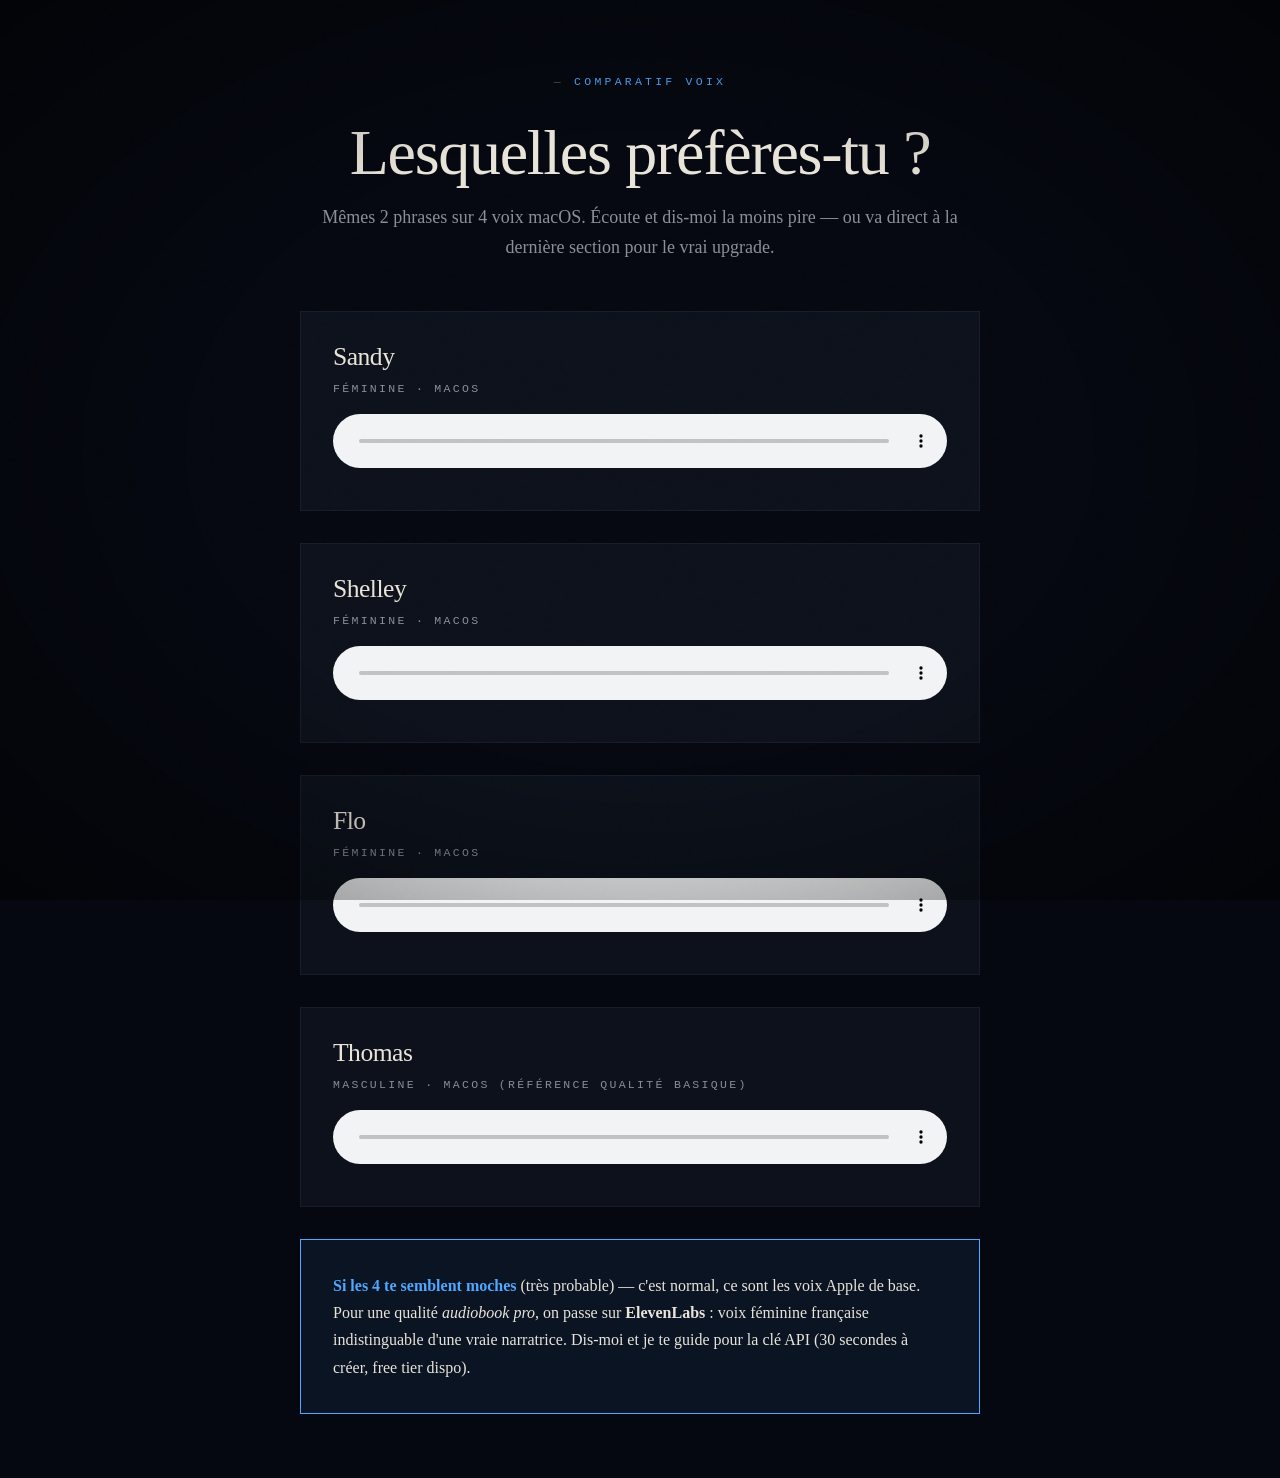
==== commit b5854f17: "Fix CSP: drop upgrade-insecure-requests + block-all-mixed-content GitHub Pages TLS cert not yet prov" ====
--- a/samples.html
+++ b/samples.html
@@ -3,10 +3,12 @@
 <head>
   <meta charset="utf-8" />
   <!-- security headers (managed by scripts/inject_security_headers.py) -->
-  <meta http-equiv="Content-Security-Policy" content="default-src 'self'; script-src 'self' 'unsafe-inline' https://cdn.jsdelivr.net https://gc.zgo.at; style-src 'self' 'unsafe-inline' https://cdn.jsdelivr.net https://fonts.googleapis.com; font-src 'self' data: https://fonts.gstatic.com; img-src 'self' data: https:; media-src 'self'; connect-src 'self' https://gc.zgo.at; object-src 'none'; base-uri 'self'; form-action 'self'; frame-ancestors 'self'; upgrade-insecure-requests" />
+  <meta http-equiv="Content-Security-Policy" content="default-src 'self'; script-src 'self' 'unsafe-inline' https://cdn.jsdelivr.net https://gc.zgo.at; script-src-elem 'self' 'unsafe-inline' https://cdn.jsdelivr.net https://gc.zgo.at https://giscus.app; style-src 'self' 'unsafe-inline' https://cdn.jsdelivr.net https://fonts.googleapis.com; font-src 'self' data: https://fonts.gstatic.com; img-src 'self' data: https:; media-src 'self' blob:; connect-src 'self' https://gc.zgo.at https://api.github.com; worker-src 'self'; manifest-src 'self'; frame-src 'self' https://giscus.app; object-src 'none'; base-uri 'self'; form-action 'self'; frame-ancestors 'none'" />
   <meta name="referrer" content="strict-origin-when-cross-origin" />
   <meta http-equiv="X-Content-Type-Options" content="nosniff" />
-  <meta http-equiv="Permissions-Policy" content="camera=(), microphone=(), geolocation=(), payment=(), usb=(), interest-cohort=()" />
+  <meta http-equiv="X-Frame-Options" content="DENY" />
+  <meta http-equiv="Cross-Origin-Opener-Policy" content="same-origin" />
+  <meta http-equiv="Permissions-Policy" content="accelerometer=(), camera=(), display-capture=(), encrypted-media=(), fullscreen=(self), geolocation=(), gyroscope=(), magnetometer=(), microphone=(), midi=(), payment=(), picture-in-picture=(self), publickey-credentials-get=(), screen-wake-lock=(), sync-xhr=(), usb=(), web-share=(self), xr-spatial-tracking=(), interest-cohort=()" />
   <!-- /security headers -->
   <meta name="viewport" content="width=device-width, initial-scale=1" />
   <title>Samples voix — Virus Bus</title>
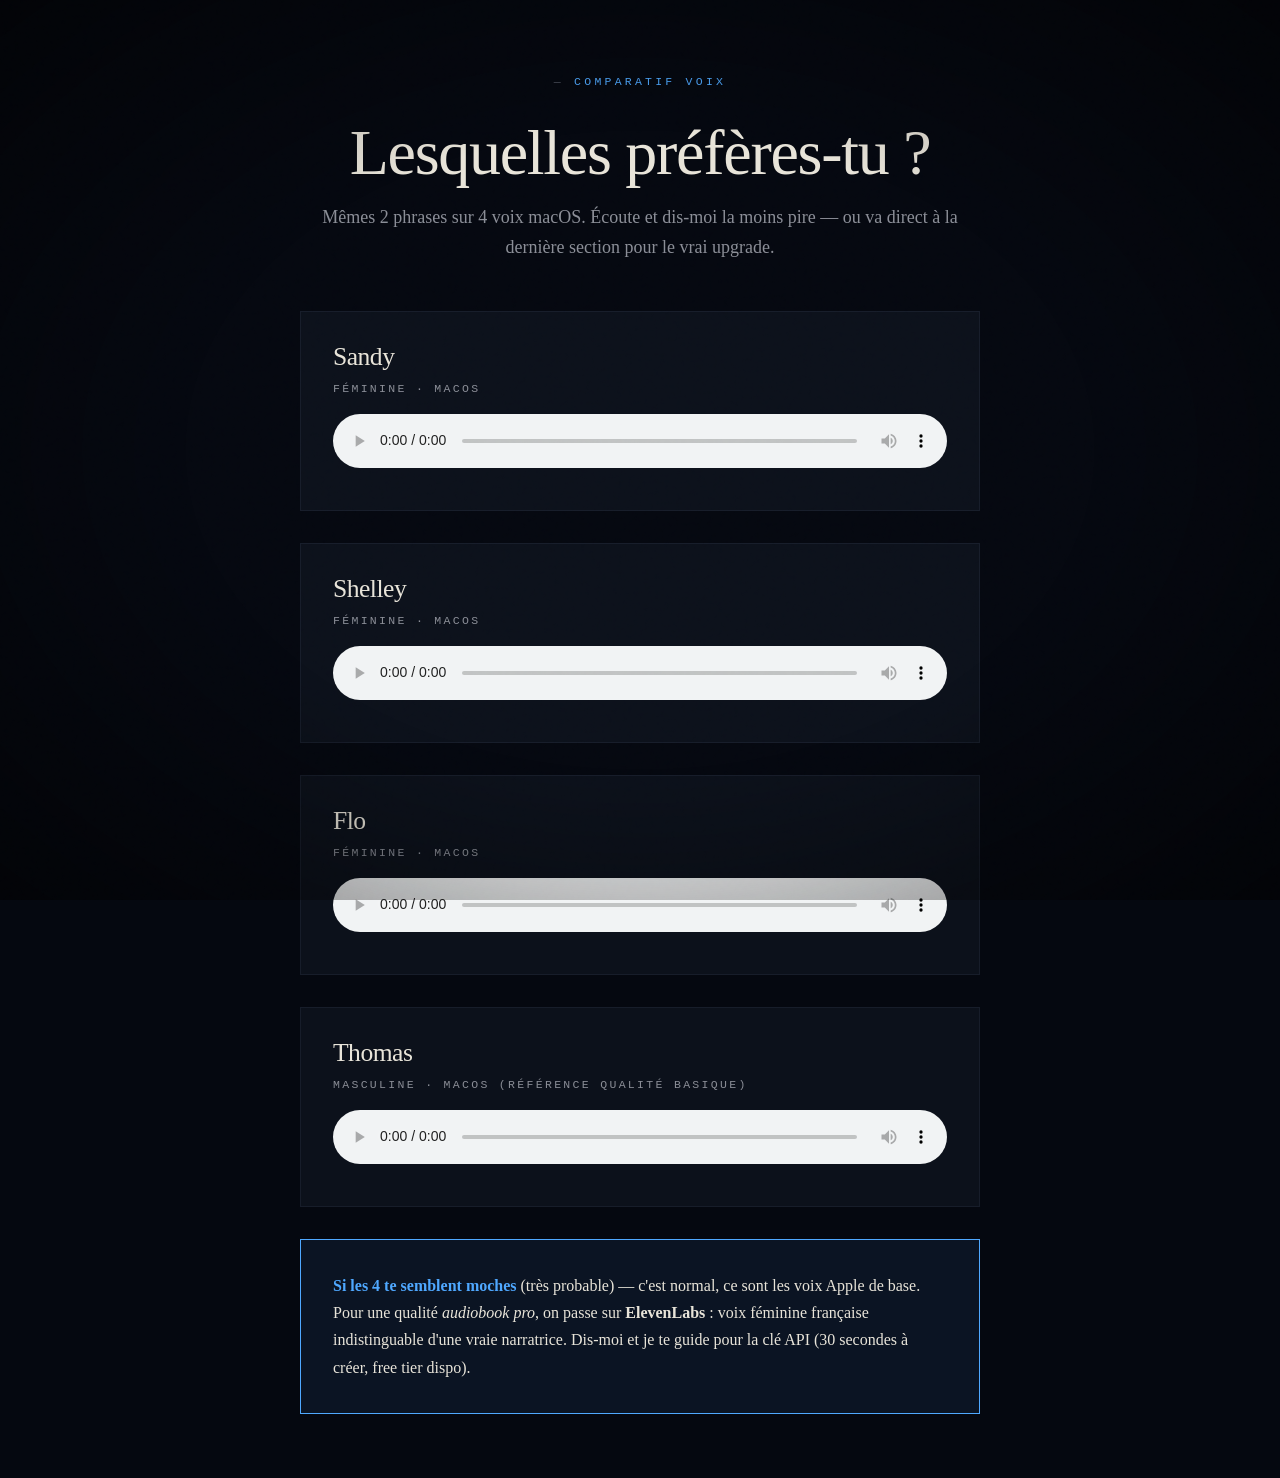
==== commit bc0490dd: "Icône de favori aux couleurs OKALAM Co-Authored-By: Claude Opus 5.5 <noreply@anthropic.com>" ====
--- a/samples.html
+++ b/samples.html
@@ -39,6 +39,7 @@
   <meta name="twitter:image" content="https://virusbus.fr/assets/img/og-card.jpg" />
   <link rel="canonical" href="https://virusbus.fr/samples.html" />
 
+<link rel="apple-touch-icon" href="/apple-touch-icon.png"><link rel="icon" type="image/png" sizes="32x32" href="/favicon-32.png">
 </head>
 <body>
   <div class="intro">
